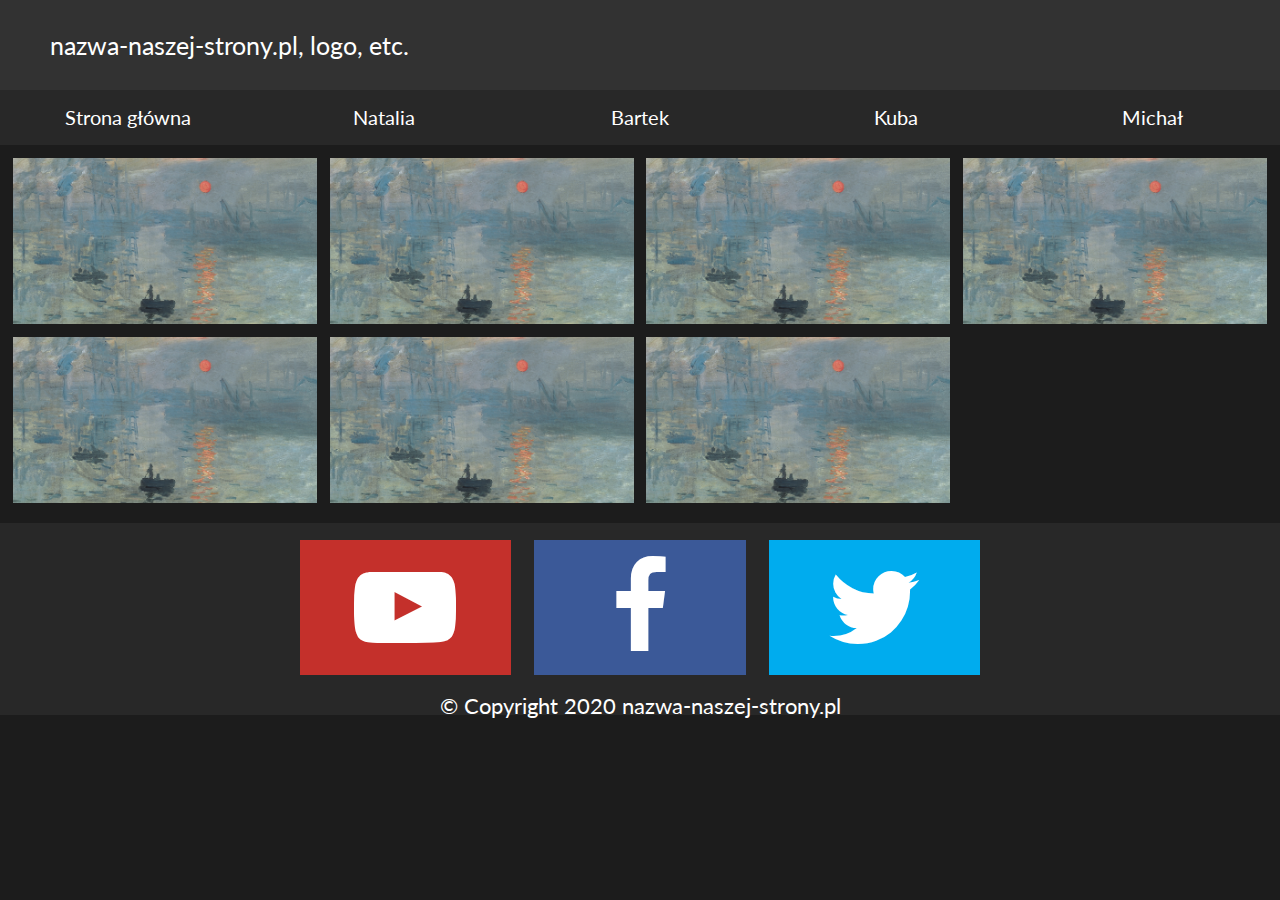
==== bartek.html @ c398b5bd "Initial commit" ====
<!DOCTYPE html>
<html>
<head>

	<title>Bartek - Nasze zainteresowania</title>
	<meta charset="utf-8">
	
	<link href="https://fonts.googleapis.com/css?family=Lato&display=swap" rel="stylesheet">
	<link href="./css/fontello/css/fontello.css" rel="stylesheet">
	<link href="./css/main.css" rel="stylesheet">
	<link href="./css/images.css" rel="stylesheet">
</head>
<body class="dark">

	<header>
		<div>nazwa-naszej-strony.pl, logo, etc.</div>
	</header>
	<nav>
		<a href="./index.html">Strona główna</a>
		<a href="./natalia.html">Natalia</a>
		<a href="./bartek.html">Bartek</a>
		<a href="./kuba.html">Kuba</a>
		<a href="./michal.html">Michał</a>
	</nav>

	<main>

		<div class="images">
			<figure>
				<img src="./images/impresja.jpg" alt="Impresja, wschód słońca">
				<figcaption>
					<a class="image" href="./preview.html?image=impresja.jpg">
						<span class="title">Impresja, wschód słońca</span>
						<span class="author">Bartek</span>
					</a>
				</figcaption>
			</figure>
			<figure>
				<img src="./images/impresja.jpg" alt="Impresja, wschód słońca">
				<figcaption>
					<a class="image" href="./preview.html?image=impresja.jpg">
						<span class="title">Impresja, wschód słońca</span>
						<span class="author">Bartek</span>
					</a>
				</figcaption>
			</figure>
			<figure>
				<img src="./images/impresja.jpg" alt="Impresja, wschód słońca">
				<figcaption>
					<a class="image" href="./preview.html?image=impresja.jpg">
						<span class="title">Impresja, wschód słońca</span>
						<span class="author">Bartek</span>
					</a>
				</figcaption>
			</figure>
			<figure>
				<img src="./images/impresja.jpg" alt="Impresja, wschód słońca">
				<figcaption>
					<a class="image" href="./preview.html?image=impresja.jpg">
						<span class="title">Impresja, wschód słońca</span>
						<span class="author">Bartek</span>
					</a>
				</figcaption>
			</figure>
			<figure>
				<img src="./images/impresja.jpg" alt="Impresja, wschód słońca">
				<figcaption>
					<a class="image" href="./preview.html?image=impresja.jpg">
						<span class="title">Impresja, wschód słońca</span>
						<span class="author">Bartek</span>
					</a>
				</figcaption>
			</figure>
			<figure>
				<img src="./images/impresja.jpg" alt="Impresja, wschód słońca">
				<figcaption>
					<a class="image" href="./preview.html?image=impresja.jpg">
						<span class="title">Impresja, wschód słońca</span>
						<span class="author">Bartek</span>
					</a>
				</figcaption>
			</figure>
			<figure>
				<img src="./images/impresja.jpg" alt="Impresja, wschód słońca">
				<figcaption>
					<a class="image" href="./preview.html?image=impresja.jpg">
						<span class="title">Impresja, wschód słońca</span>
						<span class="author">Bartek</span>
					</a>
				</figcaption>
			</figure>
		</div>
	</main>
	
	<footer>
		<div>
			<a title="visit our channel" href="https://www.youtube.com/" class="tile">
				<i class="icon-youtube-play"></i>
			</a>
			<a href="#" class="tile">
				<i class="icon-facebook"></i>
			</a>
			<a href="#" class="tile">
				<i class="icon-twitter"></i>
			</a>
		</div>
		<span>
			&copy; Copyright 2020 nazwa-naszej-strony.pl
		</span>
	</footer>

	<script> </script>

</body>
</html>
---- css/fontello/css/fontello.css ----
@font-face {
  font-family: 'fontello';
  src: url('../font/fontello.eot?43439946');
  src: url('../font/fontello.eot?43439946#iefix') format('embedded-opentype'),
       url('../font/fontello.woff2?43439946') format('woff2'),
       url('../font/fontello.woff?43439946') format('woff'),
       url('../font/fontello.ttf?43439946') format('truetype'),
       url('../font/fontello.svg?43439946#fontello') format('svg');
  font-weight: normal;
  font-style: normal;
}
/* Chrome hack: SVG is rendered more smooth in Windozze. 100% magic, uncomment if you need it. */
/* Note, that will break hinting! In other OS-es font will be not as sharp as it could be */
/*
@media screen and (-webkit-min-device-pixel-ratio:0) {
  @font-face {
    font-family: 'fontello';
    src: url('../font/fontello.svg?43439946#fontello') format('svg');
  }
}
*/
 
 [class^="icon-"]:before, [class*=" icon-"]:before {
  font-family: "fontello";
  font-style: normal;
  font-weight: normal;
  speak: none;
 
  display: inline-block;
  text-decoration: inherit;
  width: 1em;
  margin-right: .2em;
  text-align: center;
  /* opacity: .8; */
 
  /* For safety - reset parent styles, that can break glyph codes*/
  font-variant: normal;
  text-transform: none;
 
  /* fix buttons height, for twitter bootstrap */
  line-height: 1em;
 
  /* Animation center compensation - margins should be symmetric */
  /* remove if not needed */
  margin-left: .2em;
 
  /* you can be more comfortable with increased icons size */
  /* font-size: 120%; */
 
  /* Font smoothing. That was taken from TWBS */
  -webkit-font-smoothing: antialiased;
  -moz-osx-font-smoothing: grayscale;
 
  /* Uncomment for 3D effect */
  /* text-shadow: 1px 1px 1px rgba(127, 127, 127, 0.3); */
}
 
.icon-twitter:before { content: '\f099'; } /* '' */
.icon-facebook:before { content: '\f09a'; } /* '' */
.icon-youtube-play:before { content: '\f16a'; } /* '' */
---- css/main.css ----
body
{
	margin:0;
	padding:0;
	font-family: 'Lato', 'Arial', sans-serif;
	font-size:20px;

	min-height: 100vh;

	--bg: fefefe;
	--text: #333;
	--nav: #fff;
	--header: #fff;
	--border: #333;

	background:var(--bg);
	color:var(--text);
}
.dark
{
	--border: transparent;
	--nav: #282828;
	--header: #323232;
	--text: #fff;
	--bg: #1c1c1c;
}

header
{
	height:10vh;
	background: var(--header);
	line-height:10vh;
	font-size:25px;
	padding-left:50px;
}
nav
{
	z-index: 1000;

	position:sticky;
	top:0;
	left:0;
	height:6vh;
	background:var(--nav);
	display:flex;
	flex-direction:row;
	justify-content:space-around;
	border-bottom: 1px solid var(--border);
}
nav > *
{
	background: var(--nav);
	display: block;
	height:6vh;
	line-height:6vh;
	color:var(--text);
	text-decoration:none;
	width:20vw;
	text-align:center;
	transition:background 0.3s;
}

nav > *:hover
{
	background:var(--header);
}

main
{
	min-height:22vw;
}

footer
{
	margin-top:20px;

	background-color:var(--nav);
	
	width: 100%;
	height: 15vw;
}

footer > div
{
	width: 55%;
	height: 88%;

	margin: 0 auto;

	display: flex;

	justify-content: space-around;
	align-items: center;
}

footer .tile
{
	color:white;
	text-align: center;

	font-size: 8vw;
	line-height: 10vw;

	display: block;
	text-decoration: none;

	width: 30%;
	height: 80%;

	transition: background-color 0.3s;
}

footer .tile:nth-child(1)
{
	background-color: #c4302b;
}
footer .tile:nth-child(1):hover
{
	background-color: #d4403b;
}

footer .tile:nth-child(2)
{
	background-color: #3b5998;
}
footer .tile:nth-child(2):hover
{
	background-color: #4b69a8;
}

footer .tile:nth-child(3)
{
	background-color: #00acee;
}
footer .tile:nth-child(3):hover
{
	background-color: #10bcfe;
}

footer span
{
	display: block;
	text-align: center;
	font-size: 22px;
}
---- css/images.css ----
.images
{
	color:white;
	z-index:-10;

	margin: 1vw;
	height: 100%;

	display: grid;

	grid-template-columns: repeat(4, 1fr);
	grid-column-gap: 1vw;
	grid-row-gap: 1vw;

}

figure
{
	justify-self: stretch;
	height:13vw;

	position: relative;

	overflow: hidden;

	margin: 0;
}

img
{
	transform: scale(1.2);
	transition: transform 0.5s;

	display: block;
	height: 100%;
	width: 100%;

	object-fit: cover;
}

figcaption
{
	position: absolute;
	top:0;
	left:0;
	width:100%;
	height:100%;

	background: rgba(0, 0, 0, 0.25);

	opacity: 0;
	transition: opacity 0.5s;
}

figcaption *
{
   display: block;
}

figcaption .title
{
   margin: 15px 0 0 15px;
   font-size: 25px;
   font-weight: 500;
}

figcaption .author
{
   margin: 10px 0 0 15px;
   font-size: 20px;
}

figure:hover figcaption
{
	opacity: 1;
}

figure:hover img
{
	transform: scale(1);
}
a.image
{
	width: 100%;
	height: 100%;
	color:inherit;
	text-decoration: none;
	display: block;
}
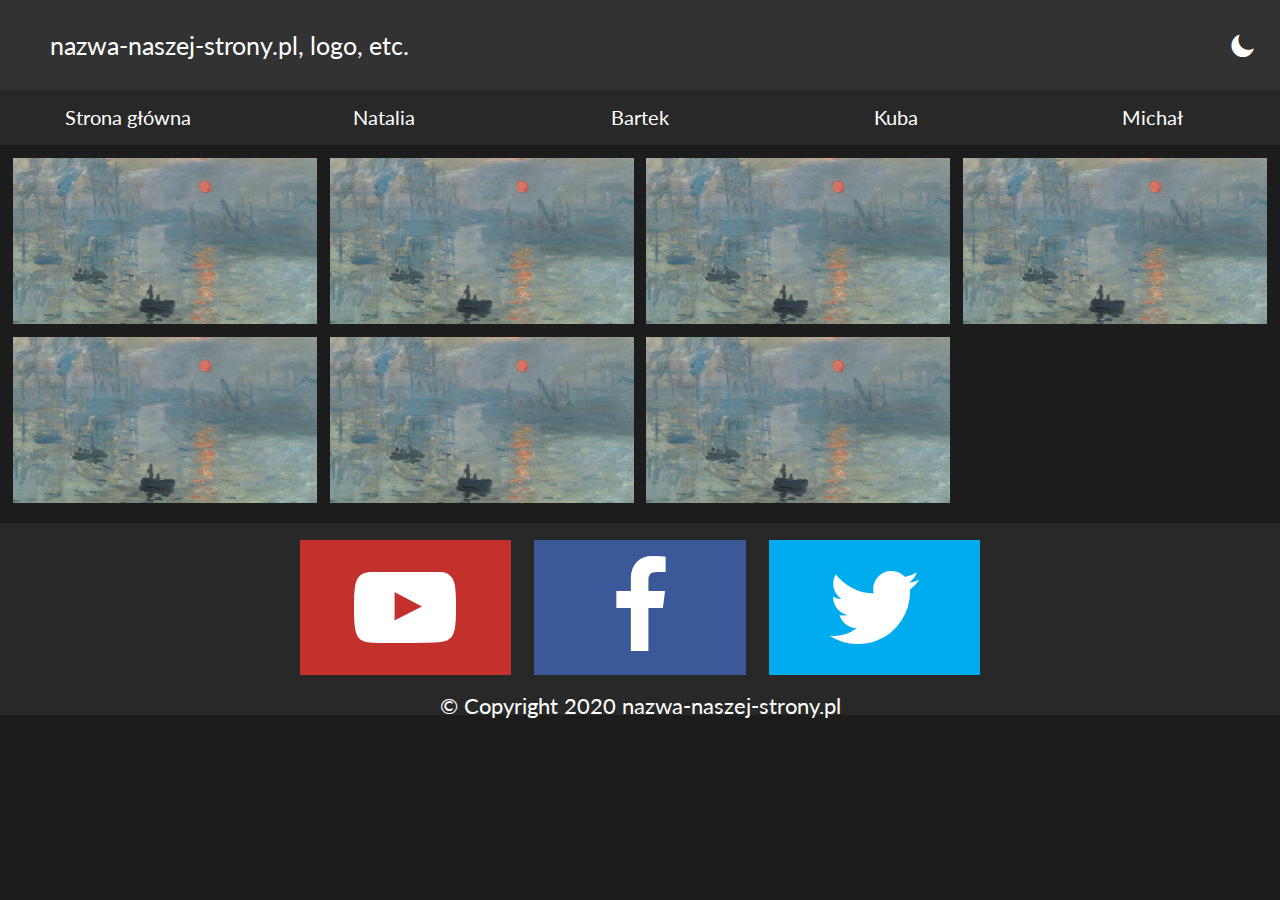
==== commit 96ec9ddc: "theme commit 2" ====
--- a/bartek.html
+++ b/bartek.html
@@ -10,10 +10,11 @@
 	<link href="./css/main.css" rel="stylesheet">
 	<link href="./css/images.css" rel="stylesheet">
 </head>
-<body class="dark">
+<body class="dark preload">
 
 	<header>
-		<div>nazwa-naszej-strony.pl, logo, etc.</div>
+      <div>nazwa-naszej-strony.pl, logo, etc.</div>
+      <div id="theme"><i class="icon-moon-inv"></i></div>
 	</header>
 	<nav>
 		<a href="./index.html">Strona główna</a>
@@ -109,7 +110,7 @@
 		</span>
 	</footer>
 
-	<script> </script>
+	<script src="js/theme.js"></script>
 
 </body>
 </html>--- a/css/fontello/css/fontello.css
+++ b/css/fontello/css/fontello.css
@@ -1,11 +1,11 @@
 @font-face {
   font-family: 'fontello';
-  src: url('../font/fontello.eot?43439946');
-  src: url('../font/fontello.eot?43439946#iefix') format('embedded-opentype'),
-       url('../font/fontello.woff2?43439946') format('woff2'),
-       url('../font/fontello.woff?43439946') format('woff'),
-       url('../font/fontello.ttf?43439946') format('truetype'),
-       url('../font/fontello.svg?43439946#fontello') format('svg');
+  src: url('../font/fontello.eot?46100825');
+  src: url('../font/fontello.eot?46100825#iefix') format('embedded-opentype'),
+       url('../font/fontello.woff2?46100825') format('woff2'),
+       url('../font/fontello.woff?46100825') format('woff'),
+       url('../font/fontello.ttf?46100825') format('truetype'),
+       url('../font/fontello.svg?46100825#fontello') format('svg');
   font-weight: normal;
   font-style: normal;
 }
@@ -15,7 +15,7 @@
 @media screen and (-webkit-min-device-pixel-ratio:0) {
   @font-face {
     font-family: 'fontello';
-    src: url('../font/fontello.svg?43439946#fontello') format('svg');
+    src: url('../font/fontello.svg?46100825#fontello') format('svg');
   }
 }
 */
@@ -55,6 +55,13 @@
   /* text-shadow: 1px 1px 1px rgba(127, 127, 127, 0.3); */
 }
  
+.icon-cog:before { content: '\e800'; } /* '' */
+.icon-login:before { content: '\e801'; } /* '' */
+.icon-logout:before { content: '\e802'; } /* '' */
+.icon-cancel:before { content: '\e803'; } /* '' */
+.icon-sun-inv:before { content: '\e804'; } /* '' */
+.icon-moon-inv:before { content: '\e805'; } /* '' */
 .icon-twitter:before { content: '\f099'; } /* '' */
 .icon-facebook:before { content: '\f09a'; } /* '' */
+.icon-upload-cloud:before { content: '\f0ee'; } /* '' */
 .icon-youtube-play:before { content: '\f16a'; } /* '' */--- a/css/main.css
+++ b/css/main.css
@@ -15,6 +15,12 @@
 
 	background:var(--bg);
 	color:var(--text);
+
+	transition: background 0.3s, color, 0.3s;
+}
+.preload * 
+{
+	transition: none !important;
 }
 .dark
 {
@@ -32,6 +38,14 @@
 	line-height:10vh;
 	font-size:25px;
 	padding-left:50px;
+
+	transition: background 0.3s, color, 0.3s;
+}
+#theme
+{
+	position: absolute;
+	right: 20px;
+	top: 0;
 }
 nav
 {
@@ -78,6 +92,8 @@
 	
 	width: 100%;
 	height: 15vw;
+
+	transition: background 0.3s, color, 0.3s;
 }
 
 footer > div
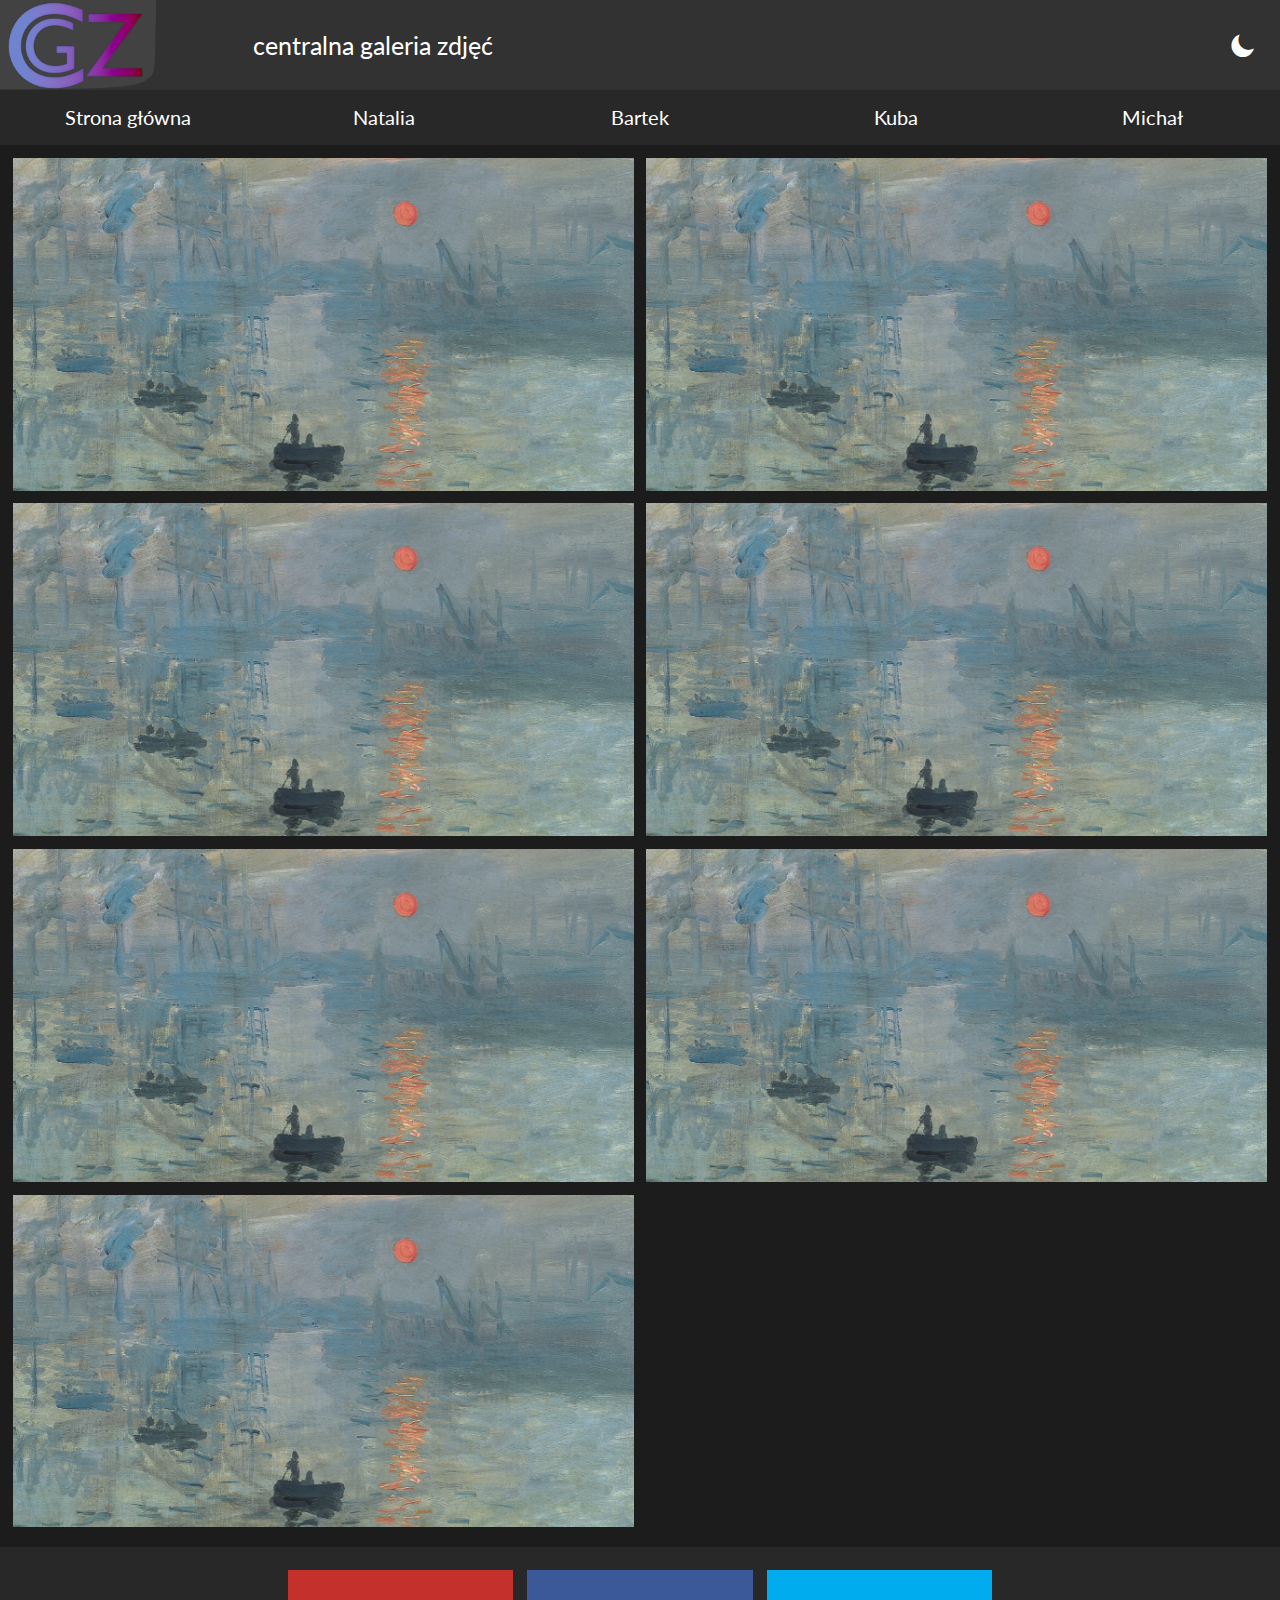
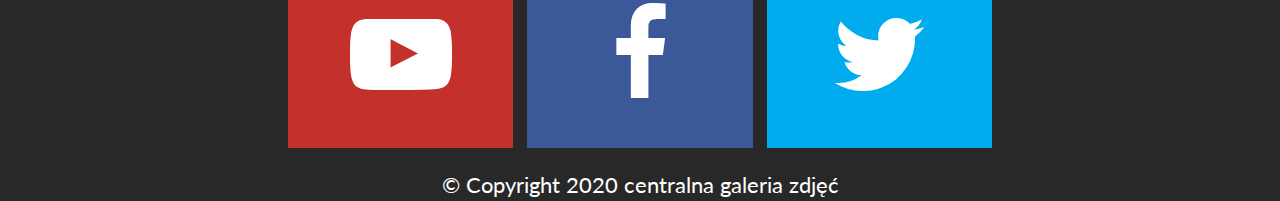
==== commit c9c969ec: "logo commit 1" ====
--- a/bartek.html
+++ b/bartek.html
@@ -13,7 +13,8 @@
 <body class="dark preload">
 
 	<header>
-      <div>nazwa-naszej-strony.pl, logo, etc.</div>
+      <img src="logo2.png">
+		<div>centralna galeria zdjęć</div>
       <div id="theme"><i class="icon-moon-inv"></i></div>
 	</header>
 	<nav>
@@ -106,7 +107,7 @@
 			</a>
 		</div>
 		<span>
-			&copy; Copyright 2020 nazwa-naszej-strony.pl
+			&copy; Copyright 2020 centralna galeria zdjęć
 		</span>
 	</footer>
 
--- a/css/main.css
+++ b/css/main.css
@@ -12,27 +12,33 @@
 	--nav: #fff;
 	--header: #fff;
 	--border: #333;
+	--fg: transparent;
+	--text2: #282828;
 
 	background:var(--bg);
 	color:var(--text);
 
 	transition: background 0.3s, color, 0.3s;
 }
-.preload * 
+.preload, .preload * 
 {
 	transition: none !important;
 }
 .dark
 {
+	--fg: rgba(0, 0, 0, 0.25);
 	--border: transparent;
 	--nav: #282828;
 	--header: #323232;
 	--text: #fff;
 	--bg: #1c1c1c;
+	--text2: #fff;
 }
 
 header
 {
+	position: relative;
+
 	height:10vh;
 	background: var(--header);
 	line-height:10vh;
@@ -41,6 +47,34 @@
 
 	transition: background 0.3s, color, 0.3s;
 }
+
+header > img
+{
+	position: absolute; 
+	
+	/* LOGO 1*/
+	/*
+		top:50%;
+		left: calc(2vw + 10px);
+		display: block;
+		height: 9vh;
+
+		transform: translateY(-50%);
+	*/
+	/* LOGO 2 */
+	top:0;
+	left:0;
+	height:10vh;
+}
+
+header div:first-of-type
+{
+	position: absolute;
+	top: 50%;
+	left: calc(10% + 125px);
+	transform: translateY(-50%);
+}
+
 #theme
 {
 	position: absolute;
@@ -91,7 +125,7 @@
 	background-color:var(--nav);
 	
 	width: 100%;
-	height: 15vw;
+	height: calc(12vw + 100px);
 
 	transition: background 0.3s, color, 0.3s;
 }
@@ -105,7 +139,7 @@
 
 	display: flex;
 
-	justify-content: space-around;
+	justify-content: space-between;
 	align-items: center;
 }
 
@@ -115,12 +149,12 @@
 	text-align: center;
 
 	font-size: 8vw;
-	line-height: 10vw;
+	line-height: calc(8vw + 60px);
 
 	display: block;
 	text-decoration: none;
 
-	width: 30%;
+	width: 32%;
 	height: 80%;
 
 	transition: background-color 0.3s;
@@ -158,4 +192,44 @@
 	display: block;
 	text-align: center;
 	font-size: 22px;
+}
+
+/* Phones */
+@media only screen and (max-width: 650px)
+{
+	header
+	{
+		font-size:16px;
+	}
+
+	nav
+	{
+		height: 25vh;
+		flex-direction: column;
+
+		position: static;
+	}
+
+	nav > *
+	{
+		box-sizing: border-box;
+		text-align: left;
+		padding-left: 35vw;
+		height: 5vh;
+		width: 100%;
+	}
+
+	footer > div
+	{
+		width: 100%;
+	}
+	footer span
+	{
+		font-size: 15px;
+	}
+}
+.container
+{
+	background: var(--fg);
+	color:var(--text2);
 }--- a/css/images.css
+++ b/css/images.css
@@ -26,7 +26,7 @@
 	margin: 0;
 }
 
-img
+.images img
 {
 	transform: scale(1.2);
 	transition: transform 0.5s;
@@ -86,4 +86,32 @@
 	color:inherit;
 	text-decoration: none;
 	display: block;
+}
+
+@media only screen and (max-width: 1350px) 
+{
+	.images 
+	{
+		grid-template-columns: repeat(2, 1fr);
+	}
+	.images figure
+	{
+		height: 26vw;
+	}
+}
+
+@media only screen and (max-width: 650px) 
+{
+	.images 
+	{
+		display: flex;
+		flex-direction: column;
+		align-items: center;
+	}
+	.images figure
+	{
+		margin: 10px 0;
+		width: 100vw;
+		height: 50vw;
+	}
 }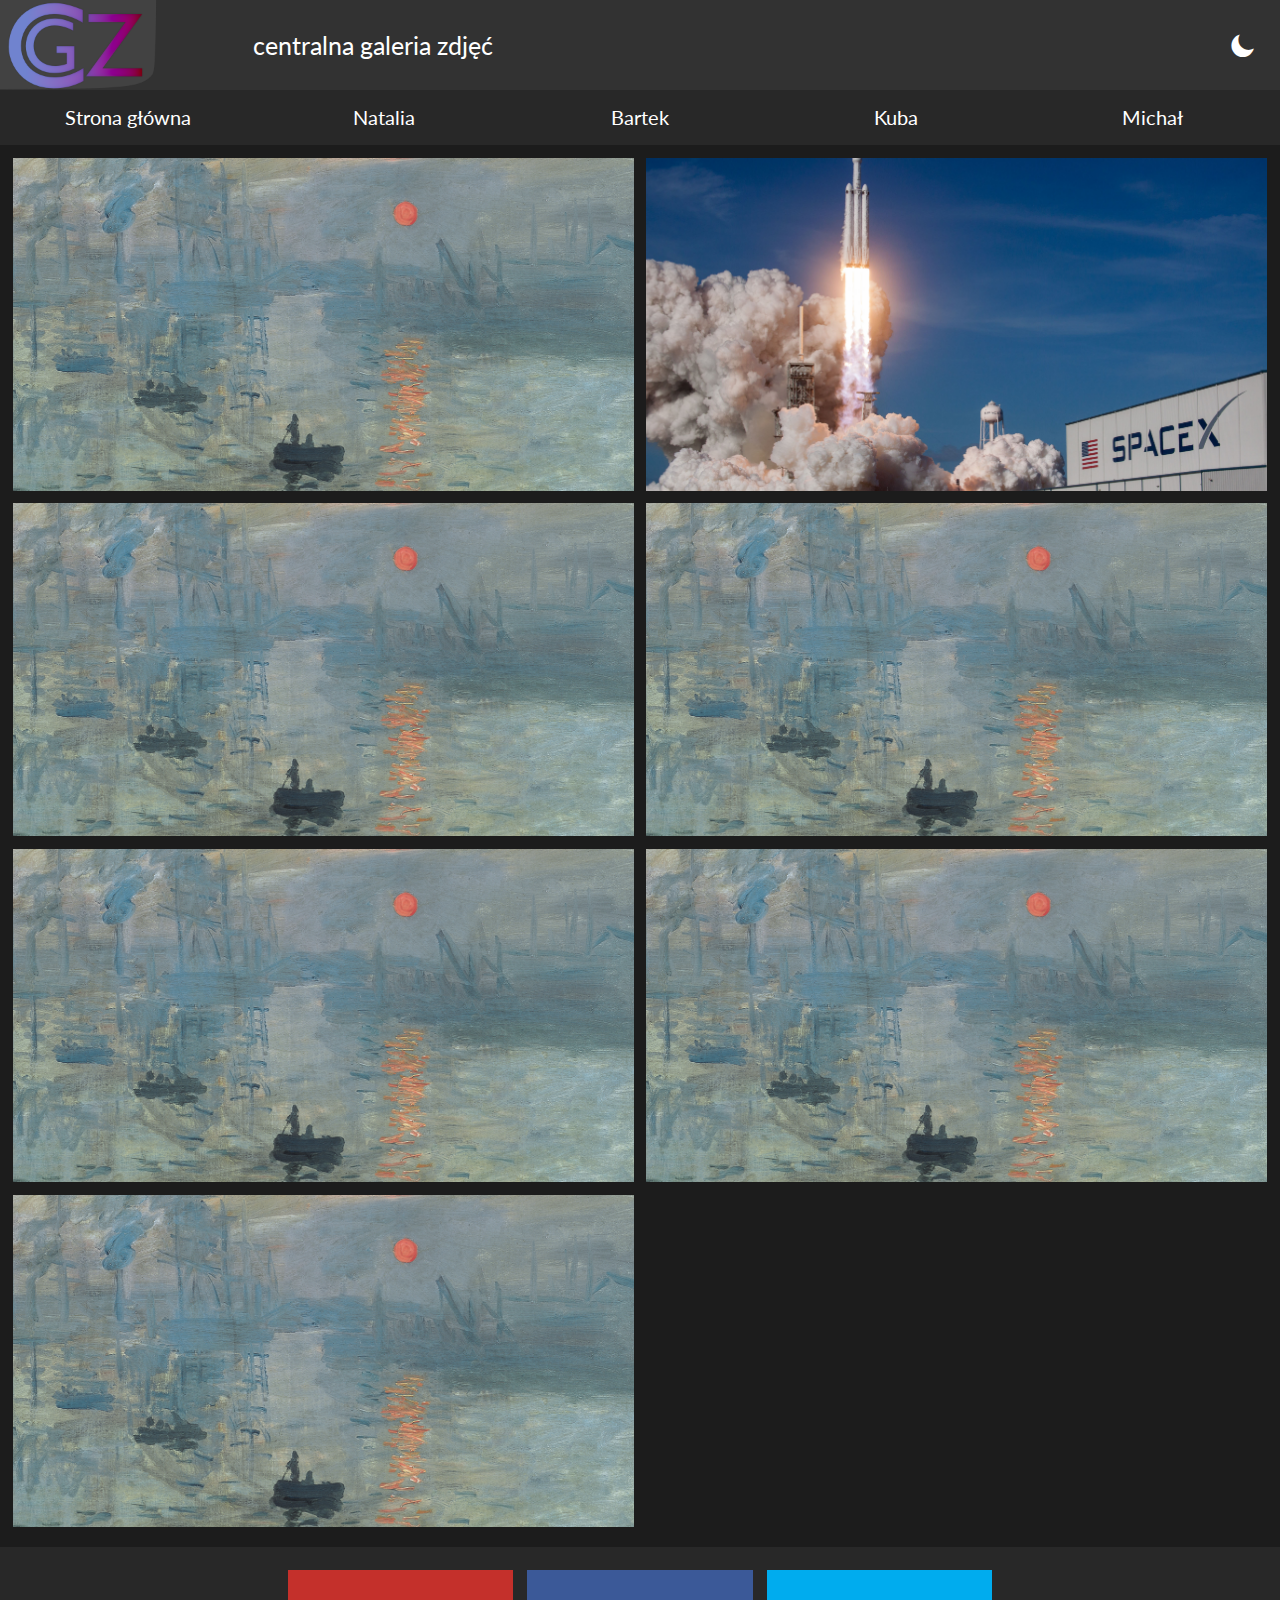
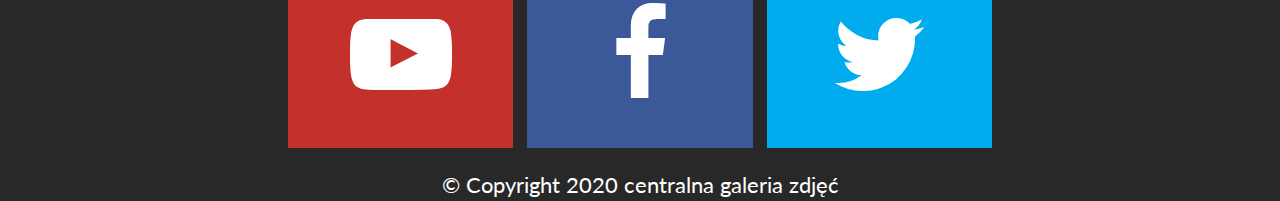
==== commit 31cdea5e: "favicon-commit" ====
--- a/bartek.html
+++ b/bartek.html
@@ -9,11 +9,14 @@
 	<link href="./css/fontello/css/fontello.css" rel="stylesheet">
 	<link href="./css/main.css" rel="stylesheet">
 	<link href="./css/images.css" rel="stylesheet">
+	
+	<link rel="icon" href="favicon.ico" sizes="64x64" />
+	
 </head>
 <body class="dark preload">
 
 	<header>
-      <img src="logo2.png">
+      <img id="logo" src="logo2.png" alt="logo">
 		<div>centralna galeria zdjęć</div>
       <div id="theme"><i class="icon-moon-inv"></i></div>
 	</header>
@@ -38,9 +41,9 @@
 				</figcaption>
 			</figure>
 			<figure>
-				<img src="./images/impresja.jpg" alt="Impresja, wschód słońca">
+				<img src="./images/fheavy.jpg" alt="Impresja, wschód słońca">
 				<figcaption>
-					<a class="image" href="./preview.html?image=impresja.jpg">
+					<a class="image" href="./preview.html?image=fheavy.jpg">
 						<span class="title">Impresja, wschód słońca</span>
 						<span class="author">Bartek</span>
 					</a>
--- a/css/main.css
+++ b/css/main.css
@@ -47,6 +47,30 @@
 
 	transition: background 0.3s, color, 0.3s;
 }
+
+/*
+header > img[src="logo.jpg"]
+{
+	position: absolute; 
+	
+	/* LOGO 1*/
+	/*
+		top:50%;
+		left: calc(2vw + 10px);
+		display: block;
+		height: 9vh;
+
+		transform: translateY(-50%);
+	*/
+	/* LOGO 2 */
+	/*
+	top:0;
+	left:0;
+	height:10vh;
+	/
+}
+
+*/
 
 header > img
 {
